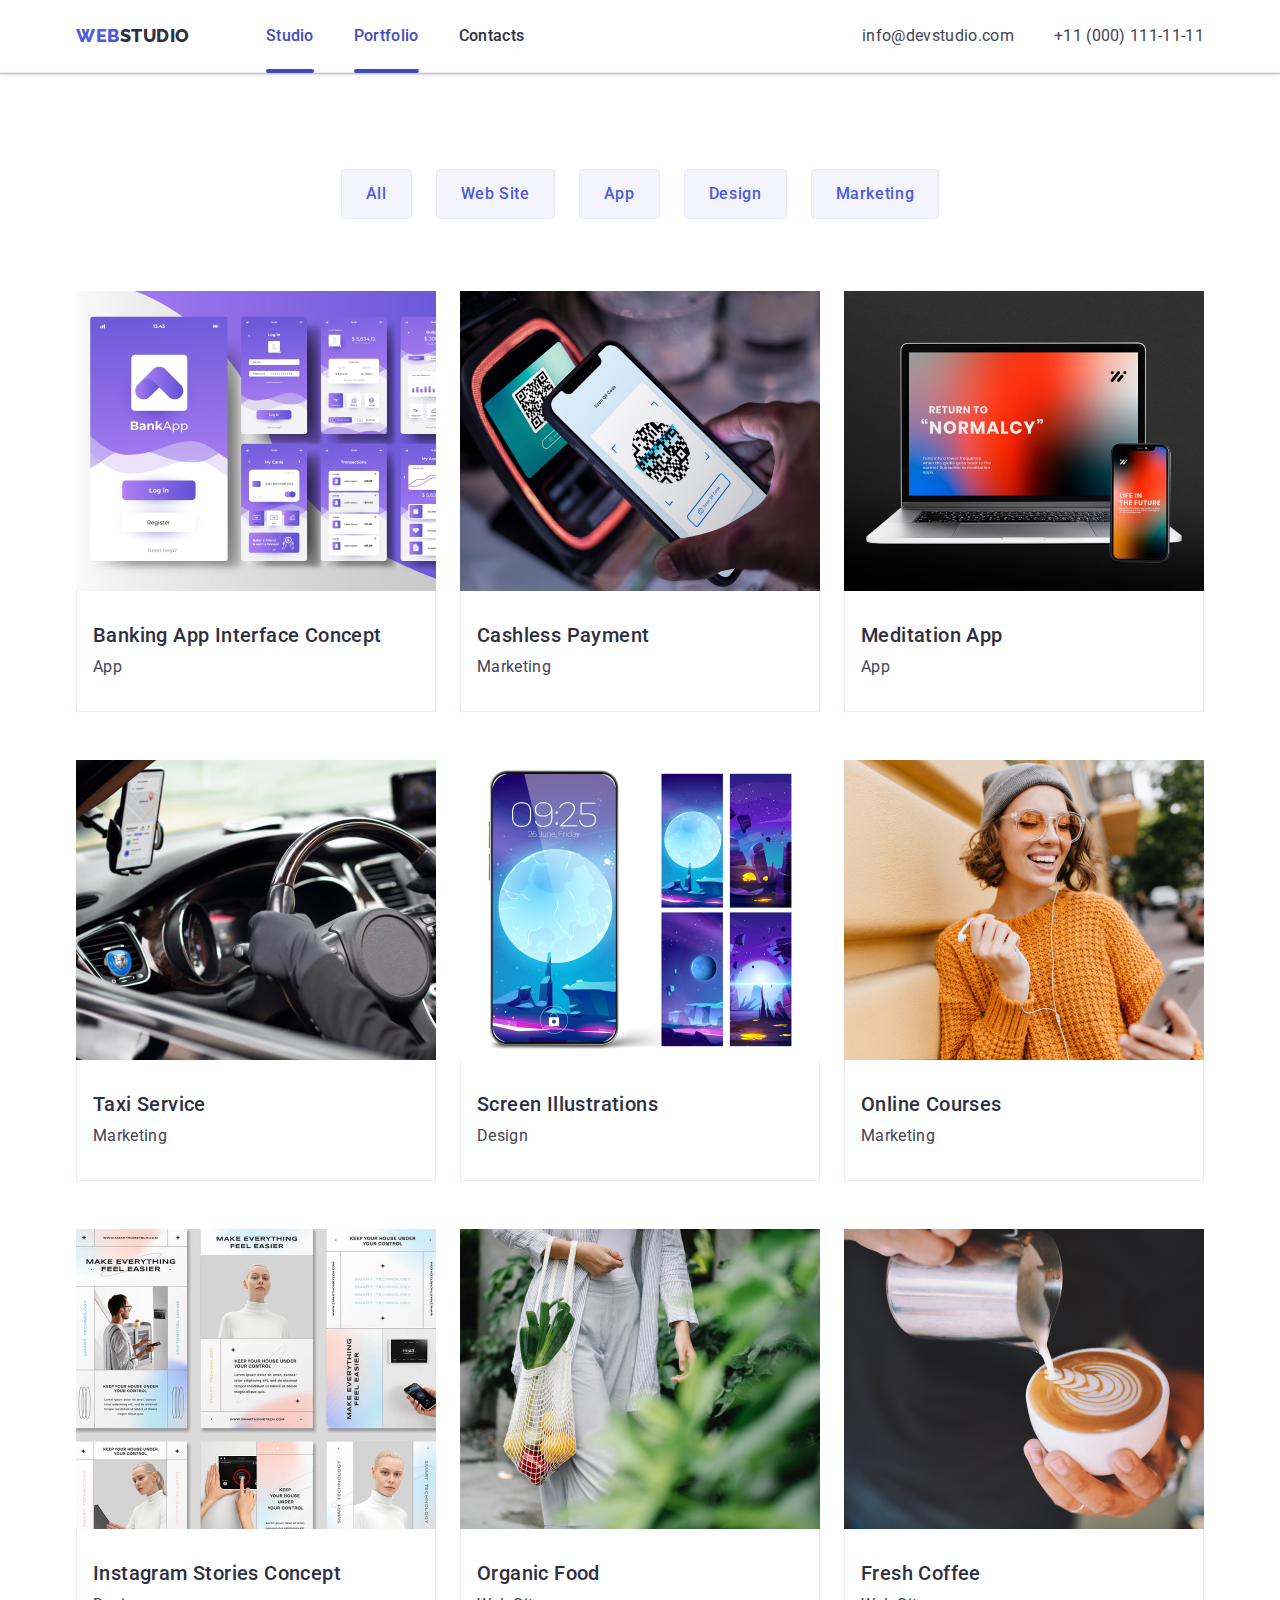
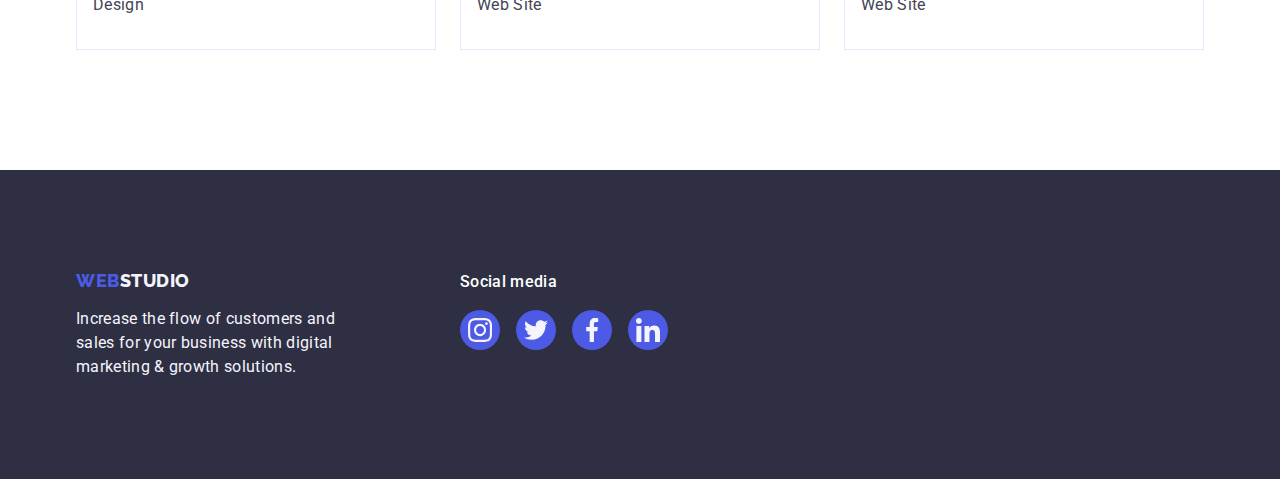
==== portfolio.html @ 888e98c2 "Initial commit" ====
<!DOCTYPE html>
<html lang="en">
  <head>
    <meta charset="UTF-8" />
    <meta http-equiv="X-UA-Compatible" content="IE=edge" />
    <meta name="viewport" content="width=device-width, initial-scale=1.0" />
    <title>Document</title>
    <link rel="preconnect" href="https://fonts.googleapis.com" />
    <link rel="preconnect" href="https://fonts.gstatic.com" crossorigin />
    <link
      href="https://fonts.googleapis.com/css2?family=Open+Sans:wght@300&family=Raleway:wght@800&family=Roboto:wght@400;500;700;900&display=swap"
      rel="stylesheet"/>
    <link
      rel="stylesheet"
      href="https://cdnjs.cloudflare.com/ajax/libs/modern-normalize/1.1.0/modern-normalize.min.css"/>
    <link rel="stylesheet" href="./css/styles.css"/>
  </head>
  <body class="body">
    <header class="main-header">
      <div class="main-navigation container">
        <nav class="main-navigation">
          <a class="link-logo link" href="./index.html"
            >Web<span class="logo-text">Studio</span></a
          >
          <ul class="menu list">
            <li class="menu-item">
              <a class="menu-link menu-link-index link" href="./index.html">Studio</a>
            </li>
            <li class="menu-item">
              <a class="menu-link menu-link-index link" href="./portfolio.html">Portfolio</a>
            </li>
            <li class="menu-item">
              <a class="menu-link link" href="">Contacts</a>
            </li>
          </ul>
        </nav>
        <address class="address">
          <ul class="menu list">
            <li class="menu-item">
              <a
                class="menu-link-adresa-port link"
                href="mailto:info@devstudio.com"
                >info@devstudio.com</a
              >
            </li>
            <li class="menu-item">
              <a class="menu-link-adresa-port link" href="tel:+110001111111"
                >+11 (000) 111-11-11</a
              >
            </li>
          </ul>
        </address>
      </div>
    </header>
    <main>
      <section class="hero-port">
        <div class="container">
          <h1 class="fantom">Nevim proc</h1>
          <ul class="list button-list">
            <li class="list">
              <button class="button-title-port-all" type="button">All</button>
            </li>
            <li class="list">
              <button class="button-title-port-all" type="button">
                Web Site
              </button>
            </li>
            <li class="list">
              <button class="button-title-port-all" type="button">App</button>
            </li>
            <li class="list">
              <button class="button-title-port-all" type="button">
                Design
              </button>
            </li>
            <li class="list">
              <button class="button-title-port-all" type="button">
                Marketing
              </button>
            </li>
          </ul>
          <ul class="list link second-list">
            <li class="link list second-list-list">
              <a class="list link portfolio-link" href="">
                <div class="image-wrapper">
                <img src="./images/jedna.jpg" alt="BankingApp" />
                <p class="overlay">14 Stylish and User-Friendly App Design Concepts · Task Manager App · Calorie Tracker App · Exotic Fruit Ecommerce App · Cloud Storage App</p>
                </div>
                <div class="content">
                  <h2 class="second-title">Banking App Interface Concept</h2>
                  <p class="second-text">App</p>
                </div>
              </a>
            </li>
            <li class="link list second-list-list">
              <a class="list link portfolio-link" href="">
                 <div class="image-wrapper">
                <img src="./images/dva.jpg" alt="PlatebniBrana" />
                <p class="overlay">14 Stylish and User-Friendly App Design Concepts · Task Manager App · Calorie Tracker App · Exotic Fruit Ecommerce App · Cloud Storage App</p>
                </div>
                <div class="content stin">
                  <h2 class="second-title">Cashless Payment</h2>
                  <p class="second-text">Marketing</p>
                </div>
              </a>
            </li>
            <li class="link list second-list-list">
              <a class="list link portfolio-link" href="">
                <div class="image-wrapper">
                <img src="./images/tri.jpg" alt="Laptop" />
                <p class="overlay">14 Stylish and User-Friendly App Design Concepts · Task Manager App · Calorie Tracker App · Exotic Fruit Ecommerce App · Cloud Storage App</p>
                </div>
                <div class="content">
                  <h2 class="second-title">Meditation App</h2>
                  <p class="second-text">App</p>
                </div>
              </a>
            </li>
            <li class="link list second-list-list">
              <a class="list link portfolio-link" href="">
                <div class="image-wrapper">
                <img src="./images/ctiri.jpg" alt="Ridic" />
                <p class="overlay">14 Stylish and User-Friendly App Design Concepts · Task Manager App · Calorie Tracker App · Exotic Fruit Ecommerce App · Cloud Storage App</p>
                </div>
                <div class="content">
                  <h2 class="second-title">Taxi Service</h2>
                  <p class="second-text">Marketing</p>
                </div>
              </a>
            </li>
            <li class="link list second-list-list">
              <a class="list link portfolio-link" href="">
                <div class="image-wrapper">
                <img src="./images/pet.jpg" alt="Mobile" />
                <p class="overlay">14 Stylish and User-Friendly App Design Concepts · Task Manager App · Calorie Tracker App · Exotic Fruit Ecommerce App · Cloud Storage App</p>
                </div>
                <div class="content">
                  <h2 class="second-title">Screen Illustrations</h2>
                  <p class="second-text">Design</p>
                </div>
              </a>
            </li>
            <li class="link list second-list-list">
               <a class="list link portfolio-link" href="">
              <div class="image-wrapper">
                <img src="./images/sest.jpg" alt="PeknaHolka" />
                <p class="overlay">14 Stylish and User-Friendly App Design Concepts · Task Manager App · Calorie Tracker App · Exotic Fruit Ecommerce App · Cloud Storage App</p>
                </div>
                <div class="content">
                  <h2 class="second-title">Online Courses</h2>
                  <p class="second-text">Marketing</p>
                </div>
              </a>
            </li>
            <li class="link list second-list-list">
              <a class="list link portfolio-link" href="">
               <div class="image-wrapper">
                <img src="./images/sedm.jpg" alt="Picovina" />
                <p class="overlay">14 Stylish and User-Friendly App Design Concepts · Task Manager App · Calorie Tracker App · Exotic Fruit Ecommerce App · Cloud Storage App</p>
                </div>
                <div class="content">
                  <h2 class="second-title">Instagram Stories Concept</h2>
                  <p class="second-text">Design</p>
                </div>
              </a>
            </li>
            <li class="list link second-list-list">
              <a class="list link portfolio-link" href="">
                <div class="image-wrapper">
                <img src="./images/osm.jpg" alt="nakup" />
                <p class="overlay">14 Stylish and User-Friendly App Design Concepts · Task Manager App · Calorie Tracker App · Exotic Fruit Ecommerce App · Cloud Storage App</p>
                </div>
                <div class="content">
                  <h2 class="second-title">Organic Food</h2>
                  <p class="second-text">Web Site</p>
                </div>
              </a>
            </li>
            <li class="link list second-list-list">
              <a class="link list portfolio-link" href="">
                <div class="image-wrapper">
                <img src="./images/devet.jpg" alt="coffee" />
                <p class="overlay">14 Stylish and User-Friendly App Design Concepts · Task Manager App · Calorie Tracker App · Exotic Fruit Ecommerce App · Cloud Storage App</p>
               </div>
                <div class="content">
                  <h2 class="second-title">Fresh Coffee</h2>
                  <p class="second-text">Web Site</p>
                </div>
              </a>
            </li>
          </ul>
        </div>
      </section>
    </main>
 <footer class="footer">
      <div class="footer-div container">
      <div class="footer-div-div">
            <a class="link-logo-buffer  link" href="./index.html"
        >Web<span class="logo-text-buffer">Studio</span></a
      >
      <p class="complementary-text-footer">
        Increase the flow of customers and sales for your business with digital
        marketing & growth solutions.
      </p>   
    </div>
    <div class="second-footer-div">
      <p class="complementary-text-footer-second">Social media</p>
      <ul class="social-list-footer list ">
              <li class="social-list-item-footer">
                <a href="" class="social-list-link-footer">
                  <svg class="social-list-icon-footer" width="24" height="24">
                    <use href="./images/icons.svg#icon-instagram"></use>
                  </svg>
                </a>
              </li>
              <li class="social-list-item-footer">
                <a href="" class="social-list-link-footer">
                  <svg class="social-list-icon-footer" width="24" height="24">
                    <use href="./images/icons.svg#icon-twitter"></use>
                  </svg>
                </a>
              </li>
              <li class="social-list-item-footer">
                <a href="" class="social-list-link-footer">
                  <svg class="social-list-icon-footer" width="24" height="24">
                    <use href="./images/icons.svg#icon-facebook"></use>
                  </svg>
                </a>
              </li>
              <li class="social-list-item-footer">
                <a href="" class="social-list-link-footer">
                  <svg class="social-list-icon-footer" width="24" height="24">
                    <use href="./images/icons.svg#icon-linkedin"></use>
                  </svg>
                </a>
              </li>
            </ul>
    </div>
    </div>
    </footer>
  </body>
</html>
---- css/styles.css ----
.list {
  padding: 0;
  margin: 0;
  list-style: none;
}

.link {
  text-decoration: none;
}

img {
  display: block;
}

:root {
  --font-family: "Roboto", sans-serif;
  --background-color: #ffffff;
  --address-color: #2e2f42;
  --adres-colr: #434455;
  --hero-color: #2e2f42;
  --portfolio-color: #4d5ae5;
  --portfolio-backroud: #f4f4fd;
  --ramecek-tlacitka: #e7e9fc;
  --pro-tlacitka-4-sekce: #404bbf;
  --sekce-pet:#8e8f99;
}

.body {
  font-family: var(--font-family);
  color: var(--adres-colr);
  background-color: var(--background-color);
}

.container {
  margin-left: auto;
  margin-right: auto;
  width: 1158px;
  padding-left: 15px;
  padding-right: 15px;
}

.main-header {
  border-bottom: 1px solid #e7e9fc;
  box-shadow: 0px 2px 1px rgba(46, 47, 66, 0.08), 0px 1px 1px rgba(46, 47, 66, 0.16), 0px 1px 6px rgba(46, 47, 66, 0.08);
}



.main-navigation {
  display: flex;
  align-items: center;
}

.menu {
  display: flex;
}

.menu li:not(:last-child) {
  margin-right: 40px;
}

.link-logo {
  display: block;
  margin-right: 76px;

  font-family: "Raleway", sans-serif;
  font-style: normal;
  font-weight: 800;
  font-size: 18px;
  line-height: 1.17;
  letter-spacing: 0.03em;
  text-transform: uppercase;
  color: #4d5ae5;
  display: inline-block;
}

.link-logo-span {
  display: block;

  font-family: "Raleway", sans-serif;
  font-style: normal;
  font-weight: 800;
  font-size: 18px;
  line-height: 1.17;
  letter-spacing: 0.03em;
  text-transform: uppercase;
  color: #4d5ae5;
  display: inline-block;
}

.logo-text {
  color: var(--address-color);
}

.menu-link {
  display: block;
  padding-top: 24px;
  padding-bottom: 24px;
  font-style: normal;
  font-weight: 500;
  font-size: 16px;
  line-height: 1.5;
  letter-spacing: 0.02em;
  color: var(--address-color);
  transition: color 250ms cubic-bezier(0.4, 0, 0.2, 1);
}

.menu-link-adresa {
  font-style: normal;
  font-weight: 400;
  font-size: 16px;
  line-height: 1.5;
  letter-spacing: 0.02em;
  color: var(--address-color);

    transition: color 250ms cubic-bezier(0.4, 0, 0.2, 1);
}

.menu-link:hover,
.menu-link:focus{
  color: #404bbf;
}

.menu-link-adresa:hover,
.menu-link-adresa:focus {
  color: #404bbf;
}



.menu-link-index::after{
  position: absolute;
  content:"" ;
  display: block;

  width: 100%;
  left: 0;
  bottom: -1px;
  height: 4px;

  background-color: var(--pro-tlacitka-4-sekce);
  border-radius: 2px;

}

.menu-link-index{
  position: relative;
  color:#404bbf;
  transition: color 250ms cubic-bezier(0.4, 0, 0.2, 1);
}

.address {
  margin-left: auto;
  font-style: normal;
  color: var(--adres-colr);
}

.hero {
  background-image: linear-gradient(
      rgba(46, 47, 66, 0.7),
      rgba(46, 47, 66, 0.7)
    ),
    url(../images/office.jpg);
  height: 600px;
  max-width: 1440px;
  background-repeat: no-repeat;
  background-position: center;
  background-size: cover;
  margin-left: auto;
  margin-right: auto;

  padding-top: 188px;
  padding-bottom: 188px;
  background-color: var(--hero-color);
  text-align: center;
}

.main-title {
  margin-left: auto;
  margin-right: auto;
  max-width: 496px;
  margin-top: 0;
  margin-bottom: 48px;
  font-weight: 700;
  font-size: 56px;
  line-height: 1.07;
  letter-spacing: 0.02em;
  color: var(--background-color);
}

.button-title {
  margin-left: auto;
  margin-right: auto;
  height: 56px;
  margin-top: 0;
  margin-bottom: 0;
  display: inline-block;
  border-radius: 4px;
  padding: 16px 32px;
  min-width: 169px;
  border: none;
  transition: background-color 250ms cubic-bezier(0.4, 0, 0.2, 1);

  font-family: var(--font-family);
  font-style: normal;
  font-weight: 500;
  font-size: 16px;
  line-height: 1.5;
  letter-spacing: 0.04em;
  background-color: var(--portfolio-color);
  color: var(--background-color);
  cursor: pointer;
  text-align: center;
  display: flex;
  flex-wrap: wrap;
  display: block;
}

.button-title:hover,
.button-title:focus {
  background-color: #404bbf;
}

.section-one {
  padding-top: 120px;
  padding-bottom: 120px;
}

.ikonky {
  width: 264px;
  height: 112px;
  left: 0;
  top: 0;
  background-color: var(--portfolio-backroud);
  border-radius: 4px;
  display: flex;
  align-items: center;
  justify-content: center;
  margin-bottom: 8px;
}

.ikonka {
  background-color: var(--portfolio-backroud);
  display: flex;
  justify-content: center;
  align-items: center;
  height: 112px;
  border-radius: 4px;
  margin-bottom: 8px;
  height: 64px;
  width: 60px;
  left: 2px;
  top: 0;
  border-radius: 0;
}

.fantom {
  visibility: hidden;
  pointer-events: none;
  position: absolute;
}

.flex-conteiner {
  display: flex;
  flex-wrap: wrap;
}

.section-one-two {
  width: calc((100% - 72px) / 4);
}

.section-one .section-one-two:not(:last-child) {
  margin-right: 24px;
}

.section-one-one {
  display: flex;
  flex-wrap: wrap;
}

.sub-sub-title {
  margin-top: 0;
  margin-bottom: 8px;
  font-weight: 500;
  font-size: 20px;
  line-height: 1.2;
  letter-spacing: 0.02em;
  color: var(--address-color);
}

.complementary-text {
  margin-top: 0;
  margin-bottom: 0px;
  font-weight: 400;
  font-size: 16px;
  line-height: 1.5;
  letter-spacing: 0.02em;
  color: var(--adres-colr);
}

.social-list {
  display: flex;
  justify-content: center;
  gap: 24px;
}

.social-list-item {
  display: block;
  justify-content: center;
  align-items: center;
  gap: 24px;
  height: 40px;
  width: 40px;
}

.social-list-link {
  display: flex;
  justify-content: center;
  align-items: center;
  width: 100%;
  height: 100%;
  border-radius: 50%;
  background-color: var(--portfolio-color);
  margin-bottom: 0px;
  transition: background-color 250ms cubic-bezier(0.4, 0, 0.2, 1);
}

.social-list-link:hover, 
.social-list-link:focus {
  background-color: var(--pro-tlacitka-4-sekce);
}

.social-list-icon {
  fill: var(--portfolio-backroud);
}

.section-two {
  padding-top: 0;
  padding-bottom: 120px;
}

.section-two-one .image {
  width: calc((100% - 48px) / 3);
  /*box-shadow: 0px 1px 6px rgba(46, 47, 66, 0.08),
    0px 1px 1px rgba(46, 47, 66, 0.16), 0px 2px 1px rgba(46, 47, 66, 0.08);*/
}

.section-two .section-two-one .image:not(:last-child) {
  margin-right: 24px;
}
.complementary-title {
  margin-top: 0;
  margin-bottom: 72px;
  font-weight: 700;
  font-size: 36px;
  line-height: 1.1;
  text-align: center;
  letter-spacing: 0.02em;
  text-transform: capitalize;
  color: #2e2f42;
}

.section-three {
  padding-top: 120px;
  padding-bottom: 120px;
  background-color: var(--portfolio-backroud);
}

.section-three-two {
  background-color: var(--background-color);
  box-shadow: 0px 1px 6px rgba(46, 47, 66, 0.08),
    0px 1px 1px rgba(46, 47, 66, 0.16), 0px 2px 1px rgba(46, 47, 66, 0.08);
}

.footer {
  background-color: var(--address-color);
}
.complementary-text-footer {
  margin-top: 0;
  margin-bottom: 0;
  padding-top: 0;
  padding-bottom: 0;
  width: 264px;

  font-weight: 400;
  font-size: 16px;
  line-height: 1.5;
  letter-spacing: 0.02em;
  color: #f4f4fd;
}

.logo-text-buffer {
  color: #f4f4fd;
}

.section-three-one {
  display: flex;
  gap: 24px;
  text-align: center;
}

.section-three-two {
  width: calc((100% - 72px) / 4);
  border-radius: 0px 0px 4px 4px;
}

.jmeno-prace {
  padding: 32px 0;
}

.section-four {
  padding-top: 120px;
  padding-bottom: 120px;
}

.customers-list-ul{
  display: flex;
  justify-content: center;
  gap: 24px;
}

.customer-list {
  width: calc((100% - 120px) / 6);
  height: 88px;
  display: flex;
  justify-content: center;
  align-items: center;
  gap: 24px;
}



.customers-list-link {
  display: flex;
  justify-content: center;
  align-items: center;
  border-radius: 50%;
  background-color: var(--background-color);
  border-radius: 4px;
  border: 1px solid #8e8f99;
  color:var(--sekce-pet);
  width: 168px;
  height: 88px;
  transition: border-color 250ms cubic-bezier(0.4, 0, 0.2, 1), color 250ms cubic-bezier(0.4, 0, 0.2, 1);

  fill:rgba(142, 143, 153, 1);
}
.customers-list-link:hover,
.customers-list-link:focus{
  fill: var(--pro-tlacitka-4-sekce);
   border-color: var(--pro-tlacitka-4-sekce);
  color: var(--pro-tlacitka-4-sekce);
}



.footer {
  padding-top: 100px;
  padding-bottom: 100px;
}
.logo-text-buffer {
  margin-bottom: 16px;
}

.link-logo-buffer {
  margin-bottom: 16px;

  font-family: "Raleway", sans-serif;
  font-style: normal;
  font-weight: 800;
  font-size: 18px;
  line-height: 1.17;
  letter-spacing: 0.03em;
  text-transform: uppercase;
  color: #4d5ae5;
  display: inline-block;
}

.footer-div{
  display: flex;
  align-items: baseline;
  /*margin-right: 120px;*/
  
}

.footer-div-div{
  display:block;
  margin-right: 120px;
}

.second-footer-div{
  display: block;
  justify-content: center;
  /*gap: 120px;*/
}

.complementary-text-footer-second{
    margin-top: 0;
  margin-bottom: 0;
  padding-top: 0;
  padding-bottom: 0;
  font-weight: 500;
  font-size: 16px;
  line-height: 1.5;
  letter-spacing: 0.02em;
  color: var(--background-color);
  margin-bottom: 16px;
}

.social-list-footer{
  display: flex;
  justify-content: center;
  gap: 16px;
}

.social-list-item-footer{
  display: block;
  justify-content: center;
  align-items: center;
  gap: 16px;
  height: 40px;
  width: 40px;
}

.social-list-link-footer{
  display: flex;
  justify-content: center;
  align-items: center;
  border-radius: 50%;
  background-color: var(--portfolio-color);
  margin-bottom: 0px;
  width: 100%;
  height: 100%;
  transition: background-color 250ms cubic-bezier(0.4, 0, 0.2, 1);
}

.social-list-link-footer:hover,
.social-list-link-footer:focus{
  background-color: #31d0aa;
}

.social-list-icon-footer{
  fill: var(--portfolio-backroud);
}

/*portfolio upravy*/
.portfolio:hover,
.portfolio:focus {
  color: #404bbf;
}

.hero-port {
  padding-top: 96px;
  padding-bottom: 120px;
}

.button-title-port-all {
  border-radius: 4px;
  padding: 12px 24px;
  min-width: 69px;
  border: 1px solid var(--ramecek-tlacitka);
  transition: color 250ms cubic-bezier(0.4, 0, 0.2, 1), background-color 250ms cubic-bezier(0.4, 0, 0.2, 1), border-color 250ms cubic-bezier(0.4, 0, 0.2, 1), box-shadow 250ms cubic-bezier(0.4, 0, 0.2, 1);


  font-family: var(--font-family);
  font-weight: 500;
  font-size: 16px;
  line-height: 1.5;
  letter-spacing: 0.04em;
  color: var(--portfolio-color);
  background-color: var(--portfolio-backroud);
  cursor: pointer;
}
.button-list {
  margin-bottom: 72px;
  display: flex;
  flex-wrap: wrap;
  row-gap: 48px;
  justify-content: center;
  /*transition: color 250ms cubic-bezier(0.4, 0, 0.2, 1), background-color 250ms cubic-bezier(0.4, 0, 0.2, 1), border-color 250ms cubic-bezier(0.4, 0, 0.2, 1), box-shadow 250ms cubic-bezier(0.4, 0, 0.2, 1);*/
}
.button-list li:not(:last-child) {
  margin-right: 24px;
}

.button-title-port-all-primary {
  display: inline;
  border-radius: 4px;
  padding: 12px 24px;
  min-width: 69px;
  border: 1px solid transparent;
  transition: color 250ms cubic-bezier(0.4, 0, 0.2, 1), background-color 250ms cubic-bezier(0.4, 0, 0.2, 1), border-color 250ms cubic-bezier(0.4, 0, 0.2, 1), box-shadow 250ms cubic-bezier(0.4, 0, 0.2, 1);

  font-family: var(--font-family);
  font-weight: 400;
  font-size: 16px;
  line-height: 1.5;
  letter-spacing: 0.04em;
  background-color: #404bbf;
  color: var(--background-color);
  cursor: pointer;
}

.button-title-port-all:hover,
.button-title-port-all:focus {
  color: var(--background-color);
  background-color: #404bbf;
  border: 1px solid transparent;
  box-shadow: 0px 3px 1px rgba(0, 0, 0, 0.1), 0px 2px 1px rgba(0, 0, 0, 0.08), 0px 2px 2px rgba(0, 0, 0, 0.12);
}

.button-title-port-all-primary:hover,
.button-title-port-all-primary:focus {
  color: var(--background-color);
}

.portfolio-link{
  display: block;
  transition: box-shadow 250ms cubic-bezier(0.4, 0, 0.2, 1);
}

.portfolio-link:hover,
.portfolio-link:focus{
  box-shadow: 0px 1px 6px rgba(46, 47, 66, 0.08), 0px 1px 1px rgba(46, 47, 66, 0.16), 0px 2px 1px rgba(46, 47, 66, 0.08);
  transform: translateY(0%);
}

.second-list {
  display: flex;
  flex-wrap: wrap;
  column-gap: 24px;
  row-gap: 48px;
}

.second-list-list {
  width: calc((100% - 48px) / 3);
  
}



.second-title {
  margin-bottom: 8px;
}

.content {
  padding: 32px 16px;
  border: 1px solid var(--ramecek-tlacitka);
  border-top: none;
}

.second-title {
  margin-top: 0;
  font-weight: 500;
  font-size: 20px;
  line-height: 1.2;
  letter-spacing: 0.02em;
  color: var(--address-color);
}

.second-text {
  margin-top: 0;
  margin-bottom: 0;
  font-weight: 400;
  font-size: 16px;
  line-height: 1.5;
  letter-spacing: 0.02em;
  color: var(--adres-colr);
}

.menu-link-adresa-port {
  font-weight: 400;
  font-size: 16px;
  line-height: 1.5;
  letter-spacing: 0.02em;
  color: var(--address-colr);


    transition: color 250ms cubic-bezier(0.4, 0, 0.2, 1);
}

.menu-link-adresa-port:hover,
.menu-link-adresa-port:focus {
  color: #404bbf;
}

.image-wrapper{
  position: relative;
  overflow: hidden;
}

.overlay{
  margin-top: 0;
  margin-bottom: 0;
  padding: 40px 32px;
  position: absolute;
  transform: translate(0, 100%);
  left: 0;
  top:0;
  width: 100%;
  height: 100%; 
font-family: var(--font-family);
font-weight: 400;
font-size: 16px;
line-height: 1.5;
letter-spacing: 0.02em;
color:var(--portfolio-backroud);
background-color: var(--portfolio-color);
overflow: auto;
transition: transform 250ms cubic-bezier(0.4, 0, 0.2, 1);
}

.portfolio-link:hover .overlay,
.portfolio-link:focus .overlay{
  transform: translate(0,0);
}

.backdrop{
  position: fixed;
  top: 0;
  left: 0;
  width: 100%;
  height: 100%;
  background-color: rgba(46, 47, 66, 0.4);
  transition: opacity 250ms cubic-bezier(0.4, 0, 0.2, 1),visibility 250ms cubic-bezier(0.4, 0, 0.2, 1);

}

.is-hidden{
  opacity: 0;
  visibility: hidden;
  pointer-events: none;
}

.modal{
  position: absolute;
  top: 50%;
  left: 50%;
  transform:  translate(-50%, -50%) scale(1);
  width: 408px;
  min-height: 576px;
  background: #fcfcfc;
  border-radius: 4px;
  box-shadow: 0px 1px 1px rgba(0, 0, 0, 0.14), 0px 1px 3px rgba(0, 0, 0, 0.12), 0px 2px 1px rgba(0, 0, 0, 0.2);
  transition:  transform 250ms cubic-bezier(0.4, 0, 0.2, 1);


}

.modal-class-button{
  position: absolute;
  top: 24px;
  right: 24px;
  width: 24px;
  height: 24px;
  border-radius: 50%;
  display: flex;
  align-items: center;
  justify-content: center;
  background-color: #e7e9fc;
  border: 1px solid rgba(0, 0, 0, 0.1);
  padding: 0;
  cursor: pointer;
  transition:background-color 250ms cubic-bezier(0.4, 0, 0.2, 1), border 250ms cubic-bezier(0.4, 0, 0.2, 1) ;
}

.modal-class-button:hover,
.modal-class-button:focus{
  background-color: #404bbf ;
  border: none;
}

.modal-window{
  transition:  fill 250ms cubic-bezier(0.4, 0, 0.2, 1);
}

.modal-class-button:hover .modal-window,
.modal-class-button:focus  .modal-window{
  fill: #ffffff;
}

.menu-link-portfolio{
  position: relative;
  color:#404bbf;
  transition: color 250ms cubic-bezier(0.4, 0, 0.2, 1);
}

.menu-link-portfolio::after{
  position: absolute;
  content:"" ;
  display: block;

  width: 100%;
  left: 0;
  bottom: -1px;
  height: 4px;

  background-color: var(--pro-tlacitka-4-sekce);
  border-radius: 2px;
}

/* 11111kkkk*/
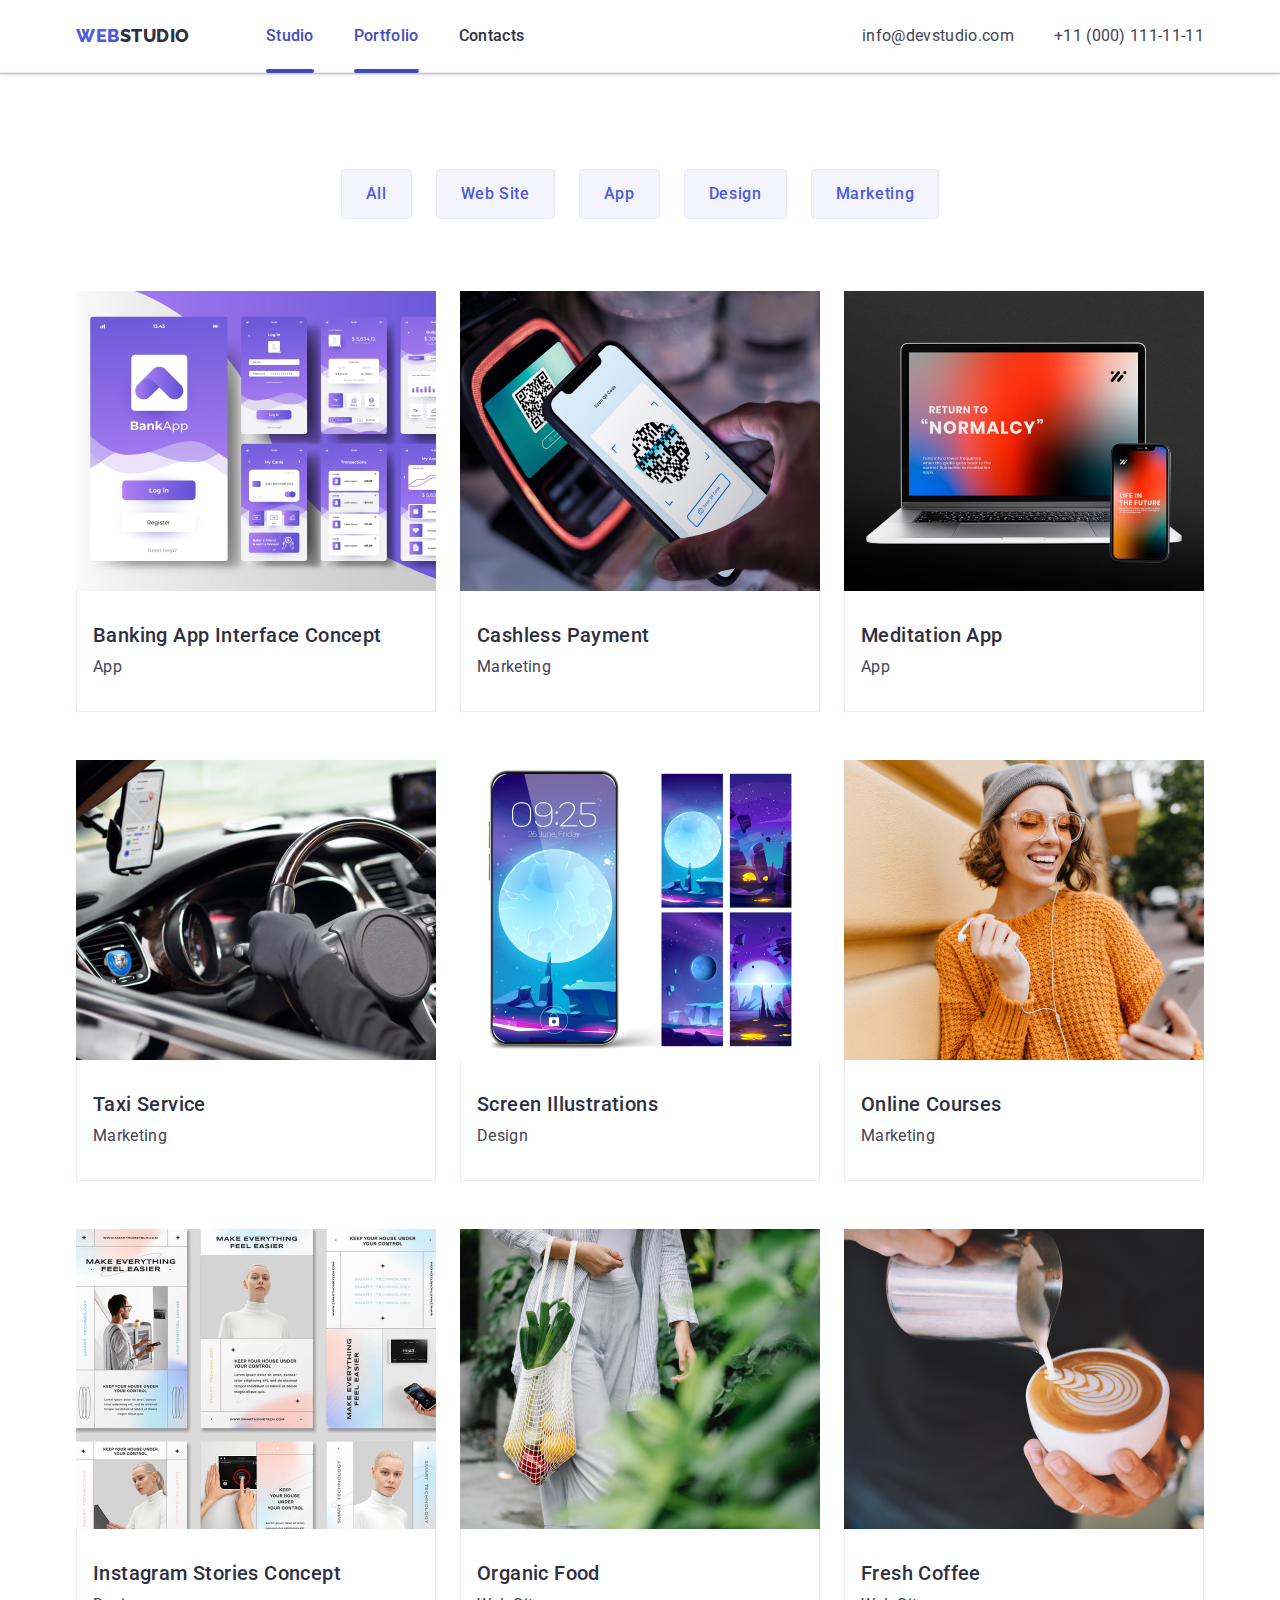
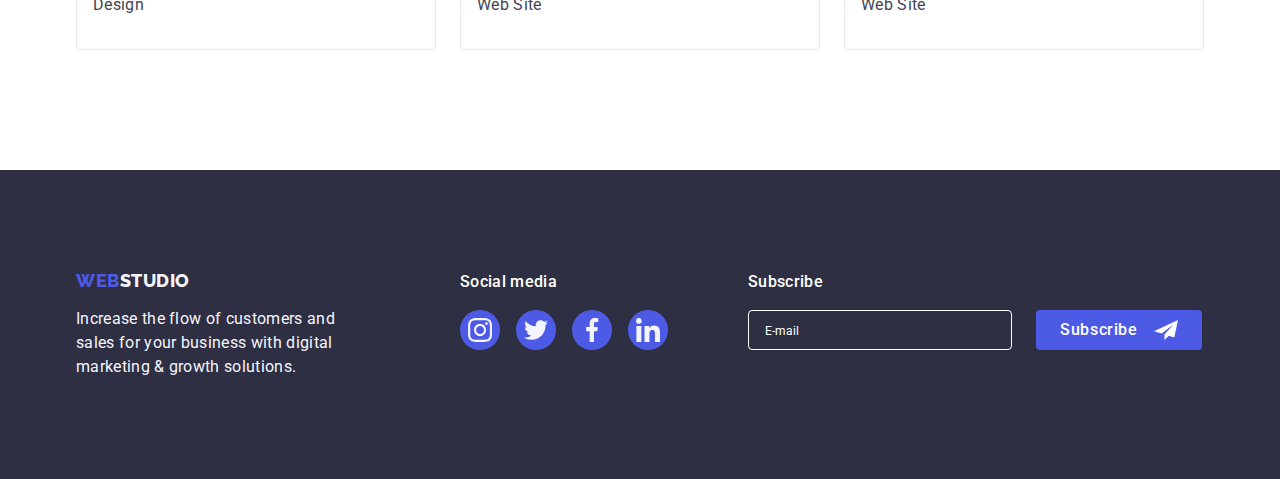
==== commit 348d4701: "footer dodelan" ====
--- a/portfolio.html
+++ b/portfolio.html
@@ -236,7 +236,16 @@
               </li>
             </ul>
     </div>
-    </div>
+    <div class="subscribe">
+    <p class="subscribe-title">Subscribe</p>
+    <div class="footer-subscribe-form">
+    <label for="submit-email" class="footer-subscribe-label"></label>
+    <input class="footer-subscribe-input" type="email" name="submit-email" id="submit-email" placeholder="E-mail">
+    <button class="footer-subscribe-btn">Subscribe</button>
+    </div>
+    </div>
+   </div>
+  </div>
     </footer>
   </body>
 </html>
--- a/css/styles.css
+++ b/css/styles.css
@@ -495,8 +495,7 @@
 }
 
 .complementary-text-footer-second{
-    margin-top: 0;
-  margin-bottom: 0;
+  margin-top: 0;
   padding-top: 0;
   padding-bottom: 0;
   font-weight: 500;
@@ -543,6 +542,76 @@
   fill: var(--portfolio-backroud);
 }
 
+/*subscribe*/
+
+.subscribe{
+  margin-left: 80px;
+}
+
+.subscribe-title{
+  margin: 0;
+  font-family: var(--font-family);
+  margin-bottom: 16px;
+  font-weight: 500;
+  font-size: 16px;
+  line-height: 1.5;
+  letter-spacing: 0.02em;
+  color: var(--background-color);
+}
+
+.footer-subscribe-form{
+  display: flex;
+
+}
+
+.footer-subscribe-input{
+  width: 264px;
+  margin: 0;
+  border-radius: 4px;
+  border: 1px solid var(--background-color);
+  background-color: var(--hero-color);
+  color: var(--background-color);
+  padding: 8px 16px;
+}
+
+.footer-subscribe-input::placeholder{
+  font-size: 12px;
+  line-height: 2;
+  color: var(--background-color);
+}
+
+.footer-subscribe-btn{
+  display: inline-flex;
+  align-items: center;
+  justify-content: center;
+
+  border: none;
+  padding: 8px 24px;
+  border-radius: 4px;
+
+  background-color: var(--portfolio-color);
+  color: var(--background-color);
+
+  font-family: var(--font-family);
+  font-style: normal;
+  font-weight: 500;
+  font-size: 16px;
+  line-height: 1.5;
+  letter-spacing: 0.04em;
+
+  cursor: pointer;
+  min-height: 40px;
+  margin-left: 24px;
+}
+
+.footer-subscribe-btn::after{
+  content: '';
+  display: inline-block;
+  width: 24px;
+  height: 20px;
+  margin-left: 16px;
+  background-image: url(../images/icon\ send.svg);
+}
 /*portfolio upravy*/
 .portfolio:hover,
 .portfolio:focus {
